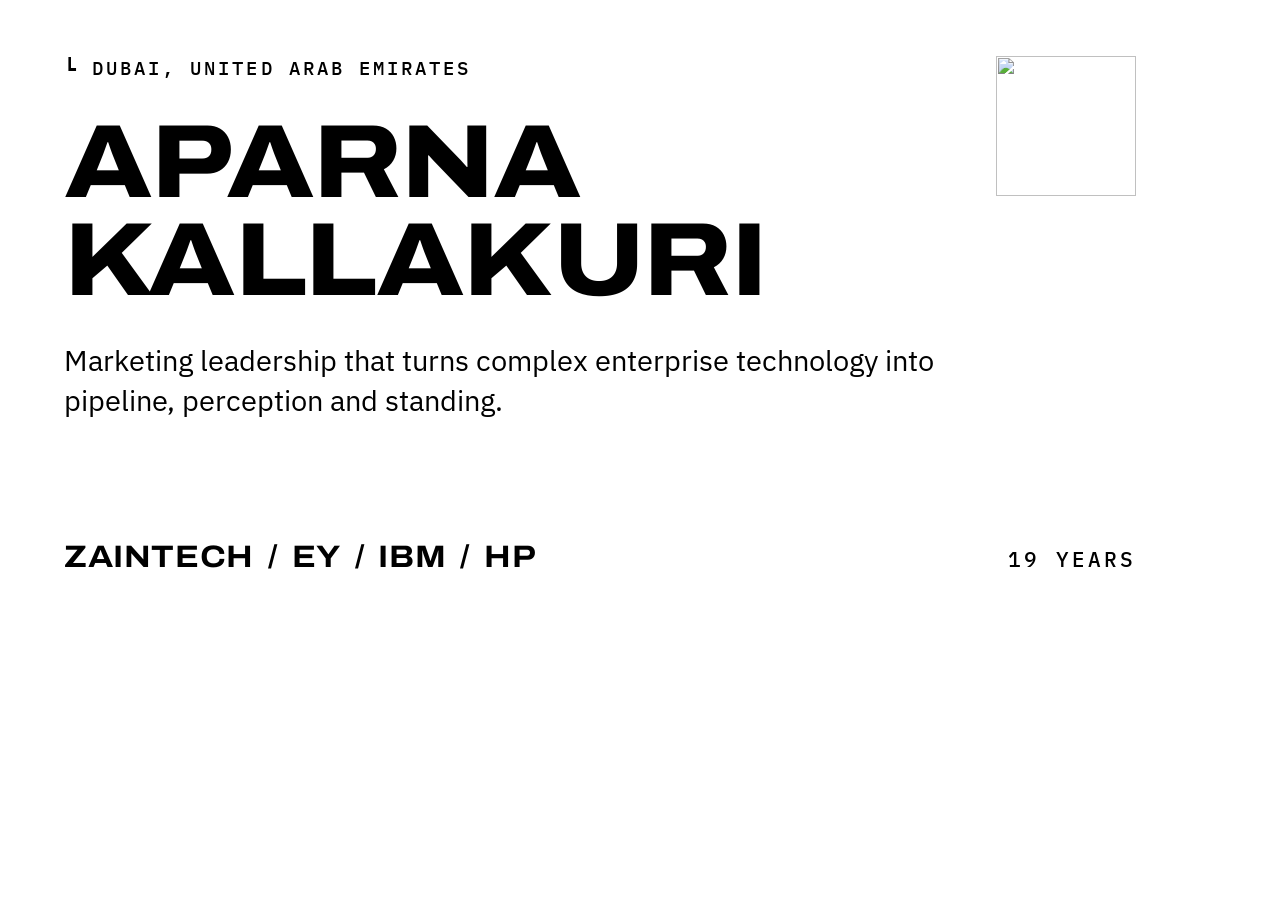
==== scripts/og-card.html @ 21c7e81a "Reposition the hero, add a market map and an Interests section Hero - Replace the category label ("I" ====
<!doctype html>
<html lang="en" data-theme="dark">
<head>
<meta charset="utf-8">
<title>og card</title>
<!--
  Source for site/assets/img/og.png — the link-preview card. It is a screenshot
  of this page, not a hand-drawn image, so it stays in step with the design
  tokens. Regenerate whenever the hero role line changes:

    cp scripts/og-card.html site/ && (cd site && python3 -m http.server 8080 &)
    "/Applications/Google Chrome.app/Contents/MacOS/Google Chrome" --headless \
      --hide-scrollbars --force-device-scale-factor=1 --virtual-time-budget=8000 \
      --blink-settings=preferredColorScheme=0 --window-size=1200,630 \
      --screenshot=site/assets/img/og.png http://localhost:8080/og-card.html
    rm site/og-card.html

  It has to be served from site/ so /assets/css and /assets/img resolve, and it
  must not stay there — check.py counts every file under site/ as published.
-->
<link rel="preconnect" href="https://fonts.googleapis.com">
<link rel="preconnect" href="https://fonts.gstatic.com" crossorigin>
<link rel="stylesheet" href="https://fonts.googleapis.com/css2?family=Archivo:wdth,wght@62..125,400..900&family=IBM+Plex+Mono:wght@400;500&family=IBM+Plex+Sans:wght@400;500;600&display=block">
<link rel="stylesheet" href="/assets/css/styles.css">
<style>
  html,body{margin:0;padding:0;background:var(--ground);}
  .card{
    position:relative;width:1200px;height:630px;overflow:hidden;
    background:var(--ground);color:var(--ink);
    padding:56px 64px;box-sizing:border-box;
    display:flex;flex-direction:column;
  }
  /* the same coordinate grid the page uses */
  .card::before{
    content:"";position:absolute;inset:0;
    background:
      repeating-linear-gradient(to right,var(--grid) 0 1px,transparent 1px 150px),
      repeating-linear-gradient(to bottom,var(--grid) 0 1px,transparent 1px 150px);
    opacity:.55;
  }
  .card > *{position:relative;}
  .eyebrow{
    font-family:"IBM Plex Mono",monospace;font-size:19px;font-weight:500;
    letter-spacing:.16em;color:var(--violet-ink);margin:0;
  }
  .eyebrow b{font-weight:400;margin-right:14px;}
  .name{
    font-family:Archivo,sans-serif;font-variation-settings:"wdth" 114;
    font-weight:800;font-size:104px;line-height:.94;letter-spacing:-.015em;
    margin:34px 0 0;text-transform:uppercase;
  }
  .name span{display:block;}
  .name .l2{color:var(--violet-ink);}
  .role{
    font-family:"IBM Plex Sans",sans-serif;font-size:29px;line-height:1.38;
    color:var(--muted);margin:30px 0 0;max-width:940px;
  }
  .foot{
    margin-top:auto;padding-top:22px;border-top:1px solid var(--grid);
    display:flex;align-items:baseline;justify-content:space-between;
  }
  .orgs{
    font-family:Archivo,sans-serif;font-variation-settings:"wdth" 112;
    font-weight:700;font-size:31px;letter-spacing:.02em;color:var(--muted);
  }
  .orgs i{font-style:normal;color:var(--grid);margin:0 14px;}
  .years{
    font-family:"IBM Plex Mono",monospace;font-size:21px;font-weight:500;
    letter-spacing:.14em;color:var(--signal-ink);
  }
  .portrait{
    position:absolute;top:56px;right:64px;width:140px;height:140px;
  }
  .portrait img{width:100%;height:100%;object-fit:cover;display:block;}
  .portrait::before{
    content:"";position:absolute;top:-9px;left:-9px;width:22px;height:22px;
    border-top:2px solid var(--signal);border-left:2px solid var(--signal);
  }
</style>
</head>
<body>
<div class="card">
  <p class="eyebrow"><b>&#x2517;</b>DUBAI, UNITED ARAB EMIRATES</p>
  <h1 class="name"><span>Aparna</span><span class="l2">Kallakuri</span></h1>
  <p class="role">Marketing leadership that turns complex enterprise technology into pipeline, perception and standing.</p>
  <div class="foot">
    <div class="orgs">ZAINTECH<i>/</i>EY<i>/</i>IBM<i>/</i>HP</div>
    <div class="years">19 YEARS</div>
  </div>
  <div class="portrait">
    <img src="/assets/img/aparna-kallakuri.png" alt="">
  </div>
</div>
</body>
</html>
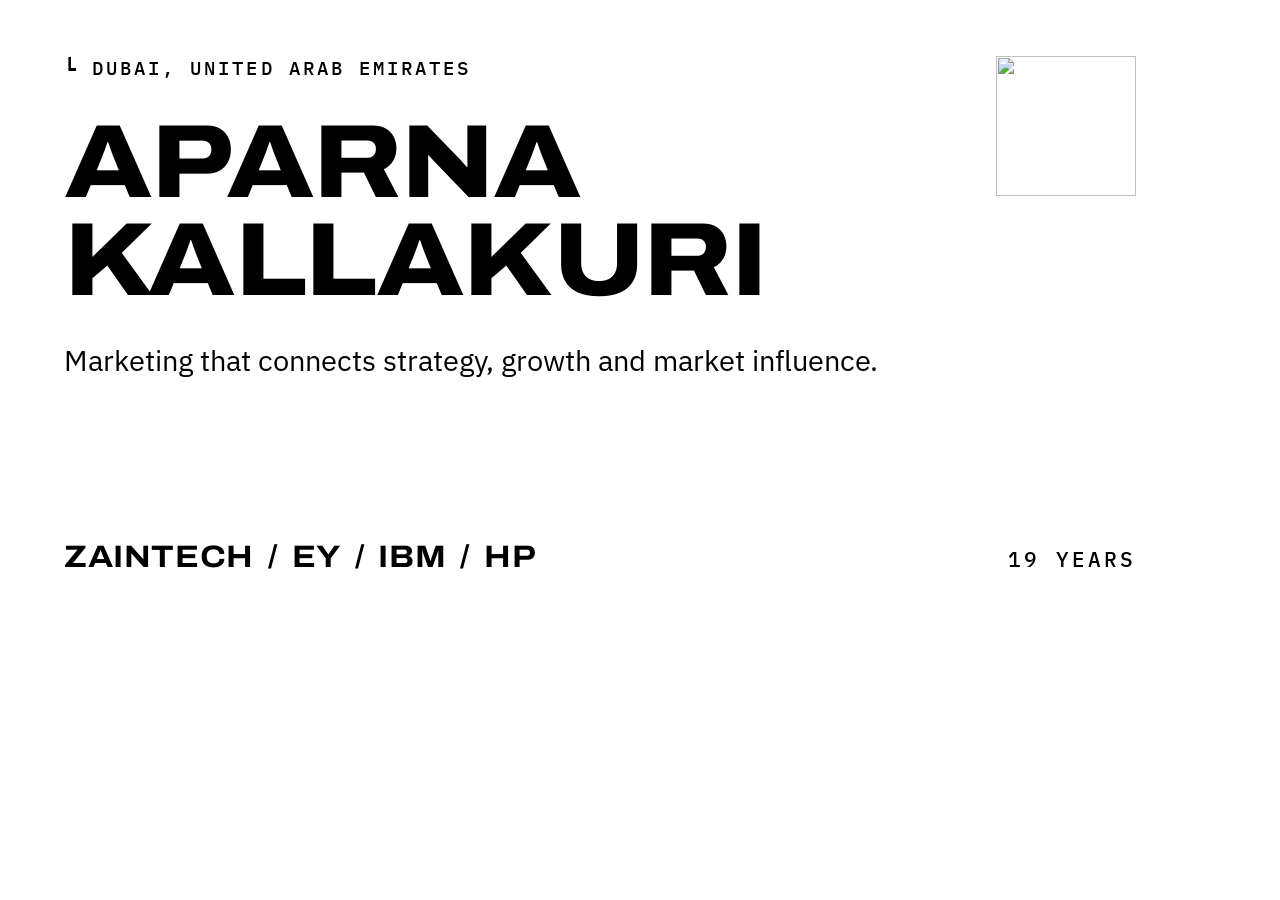
==== commit e7f7e56d: "Replace the hero positioning copy New role line and lede, in her wording. The old lede carried proof" ====
--- a/scripts/og-card.html
+++ b/scripts/og-card.html
@@ -82,7 +82,7 @@
 <div class="card">
   <p class="eyebrow"><b>&#x2517;</b>DUBAI, UNITED ARAB EMIRATES</p>
   <h1 class="name"><span>Aparna</span><span class="l2">Kallakuri</span></h1>
-  <p class="role">Marketing leadership that turns complex enterprise technology into pipeline, perception and standing.</p>
+  <p class="role">Marketing that connects strategy, growth and market influence.</p>
   <div class="foot">
     <div class="orgs">ZAINTECH<i>/</i>EY<i>/</i>IBM<i>/</i>HP</div>
     <div class="years">19 YEARS</div>
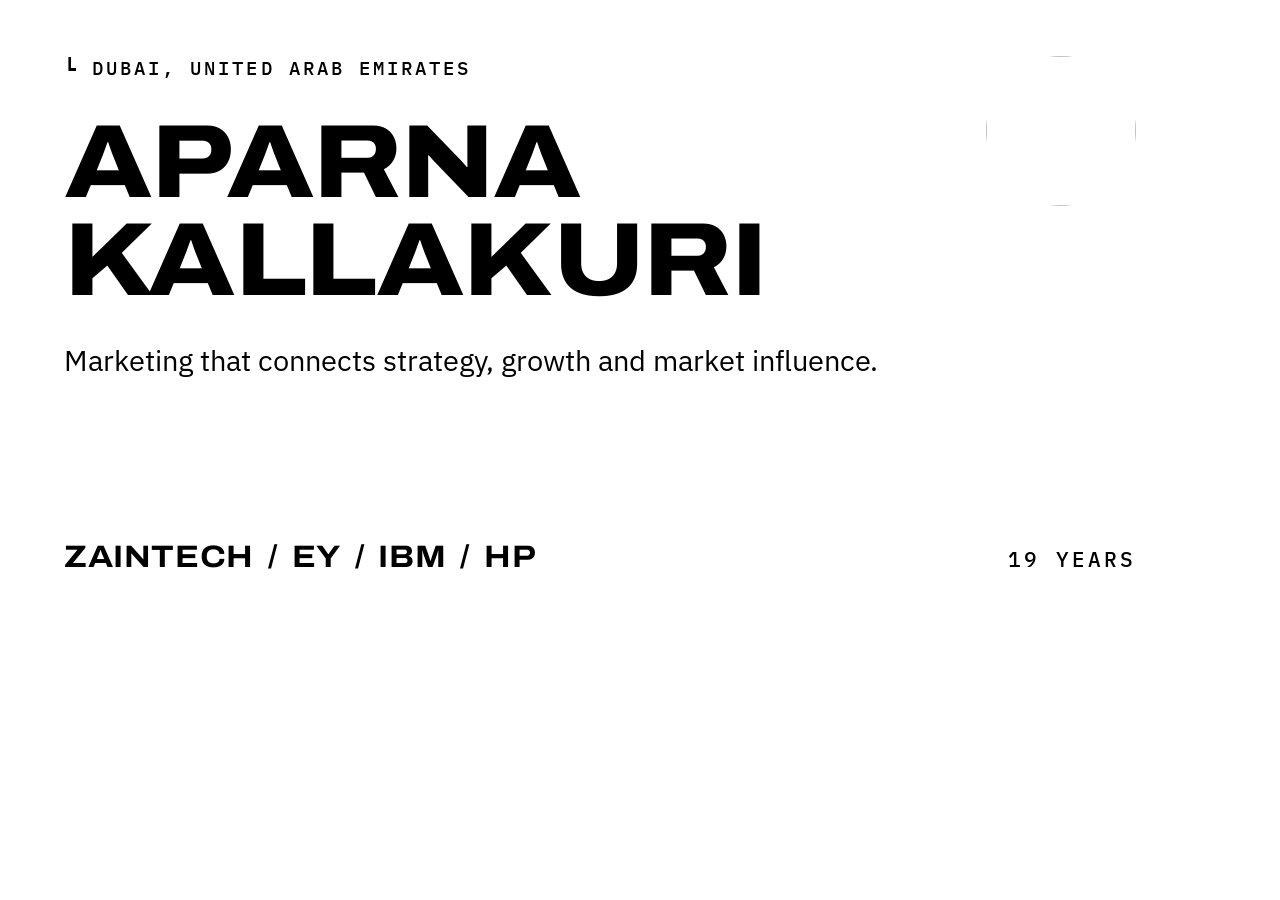
==== commit e039e7ba: "Replace the headshot, and set it as a larger circle Uses the studio headshot she supplied, cropped s" ====
--- a/scripts/og-card.html
+++ b/scripts/og-card.html
@@ -68,13 +68,13 @@
     font-family:"IBM Plex Mono",monospace;font-size:21px;font-weight:500;
     letter-spacing:.14em;color:var(--signal-ink);
   }
+  /* Circular, matching the site's hero portrait. */
   .portrait{
-    position:absolute;top:56px;right:64px;width:140px;height:140px;
+    position:absolute;top:56px;right:64px;width:150px;height:150px;
   }
-  .portrait img{width:100%;height:100%;object-fit:cover;display:block;}
-  .portrait::before{
-    content:"";position:absolute;top:-9px;left:-9px;width:22px;height:22px;
-    border-top:2px solid var(--signal);border-left:2px solid var(--signal);
+  .portrait img{
+    width:100%;height:100%;object-fit:cover;display:block;
+    border-radius:50%;border:1px solid var(--grid-strong);
   }
 </style>
 </head>
